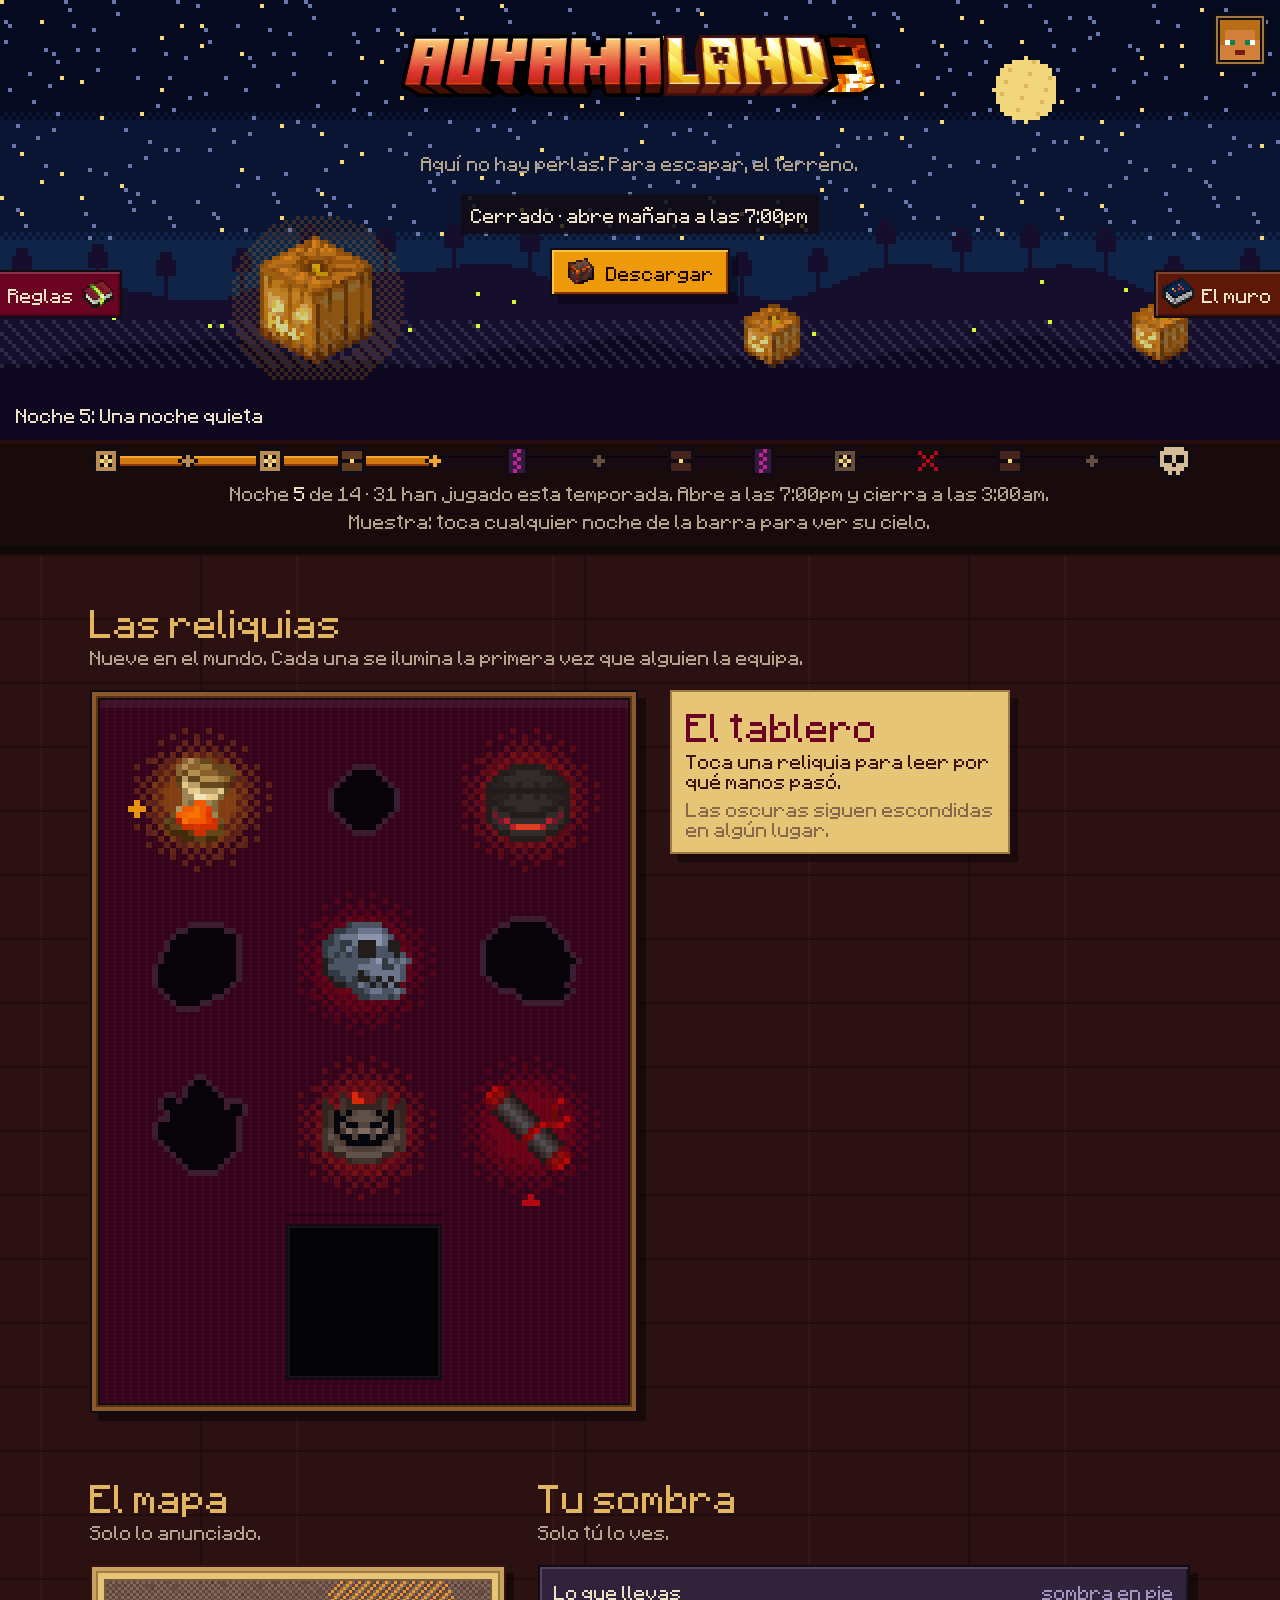
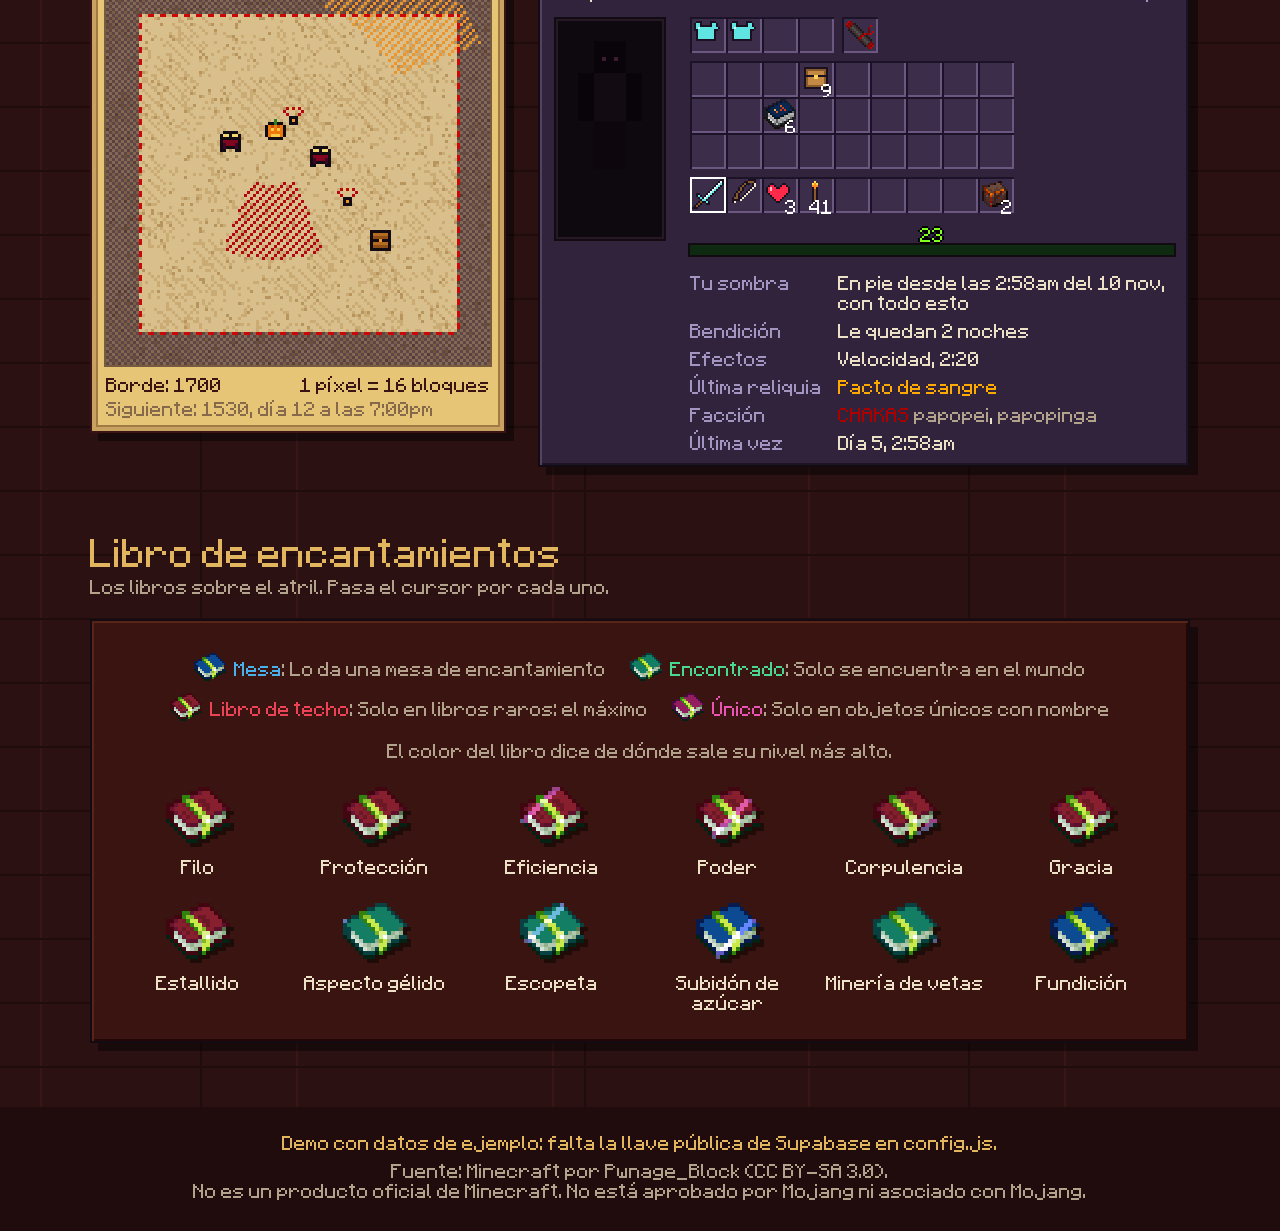
==== index.html @ dedda93d "Add files via upload" ====
<!doctype html>
<html lang="es">
<head>
<meta charset="utf-8">
<meta name="viewport" content="width=device-width, initial-scale=1">
<title>Auyamaland</title>
<link rel="icon" href="textures/item/pumpkin_small.png">
<link rel="stylesheet" href="theme.css">
<style>
/* Layout: a living night scene on top (logo, the server's state, the download button), the season bar on the table's
   edge, then one long dark table: the relic case, the map beside your shadow's chest, the enchanted books.
   Tabs stick out of the screen's sides: the wall on the right, the rules on the left (at the bottom on phones).
   Spacing uses only 4 8 16 24 32 48 64. Every colour is in theme.css. */
:root{--s1:4px;--s2:8px;--s3:16px;--s4:24px;--s5:32px;--s6:48px;--s7:64px;color-scheme:dark}
*{box-sizing:border-box}[hidden]{display:none!important}
html,body{background:var(--wood-lo)}
body{margin:0;color:var(--t1);font-family:MC,monospace;font-size:16px;line-height:20px;-webkit-font-smoothing:none;overflow-x:hidden}
a{color:inherit}
h2{font-weight:400;font-size:32px;line-height:36px;margin:0;color:var(--head)}
.sub{color:var(--t2);margin:var(--s2) 0 0}
:focus-visible{outline:2px solid var(--t1);outline-offset:2px}

/* hero: everything in normal flow, so nothing can overlap at any width */
.hero{position:relative;min-height:440px;display:flex;flex-direction:column;align-items:center;padding:var(--s4) var(--s3) var(--s3)}
#scene{position:absolute;inset:0;width:100%;height:100%;image-rendering:pixelated}
.logo{position:relative;display:block;width:min(480px,calc(100vw - 160px));height:auto;aspect-ratio:4/1;image-rendering:pixelated}
.subheader{position:relative;margin-top:var(--s2);color:var(--t2);text-align:center;max-width:480px}
.state{position:relative;margin-top:var(--s4);color:var(--t1);background:rgba(18,11,18,.8);padding:var(--s2);box-shadow:0 0 0 2px rgba(18,11,18,.8);text-align:center}
.state.open b{color:var(--ok);font-weight:400}
.state.down b{color:var(--error);font-weight:400}
.dlbtn{position:relative;margin-top:var(--s3);font:inherit;font-size:16px;color:var(--accent-text);background:var(--accent);border:0;padding:var(--s2) var(--s3);cursor:pointer;display:flex;gap:var(--s2);align-items:center;
  box-shadow:inset 0 0 0 2px var(--ink),inset 2px 2px 0 2px var(--accent-hi),inset -2px -2px 0 2px var(--accent-lo),8px 8px 0 rgba(0,0,0,.4)}
.dlbtn img{width:32px;height:32px;image-rendering:pixelated}
.dlbtn:hover{filter:brightness(1.1)}.dlbtn:active{transform:translateY(2px)}
.pfpwrap{position:absolute;right:var(--s3);top:var(--s3)}
.dayname{position:relative;align-self:flex-start;margin-top:auto;padding-top:var(--s4);color:var(--t1)}

/* the table's edge with the season */
.edge{background:var(--edge);padding:0 var(--s3) var(--s3);box-shadow:inset 0 4px 0 var(--edge-hi),inset 0 -8px 0 rgba(0,0,0,.35)}
.edge .in{max-width:1100px;margin:0 auto}
.hint{color:var(--t2);text-align:center;padding-bottom:var(--s2)}
.hint button{font:inherit;color:var(--t1);background:none;border:0;padding:0;text-decoration:underline;cursor:pointer}

/* the table */
.table{background:var(--wood);padding:var(--s6) var(--s3) var(--s7);
  background-image:linear-gradient(var(--wood-lo) 2px,transparent 2px),linear-gradient(90deg,var(--wood-hi) 2px,transparent 2px),linear-gradient(90deg,var(--wood-lo) 2px,transparent 2px);
  background-size:100% 64px,256px 64px,384px 128px;background-position:0 0,40px 0,200px 32px}
.wrap{max-width:1100px;margin:0 auto;display:flex;flex-direction:column;gap:var(--s7)}
.head{margin-bottom:var(--s4)}
.cols{display:grid;grid-template-columns:auto 1fr;gap:var(--s5);align-items:start}
.cols>*{min-width:0}
.empty{color:var(--t2)}

.vitrina{background:var(--case);padding:var(--s5);position:relative;--k-cell:120px;--k-gap:8px;justify-self:start;
  box-shadow:inset 0 0 0 2px var(--ink),inset 0 0 0 6px var(--case-frame),inset 0 0 0 8px var(--case-frame-lo),inset 0 0 0 10px var(--ink),8px 8px 0 rgba(0,0,0,.45);
  background-image:repeating-linear-gradient(0deg,rgba(0,0,0,.12) 0 2px,transparent 2px 4px),repeating-linear-gradient(90deg,rgba(255,255,255,.03) 0 2px,transparent 2px 8px)}
.vitrina::before{content:"";position:absolute;left:10px;right:10px;top:10px;height:8px;background:rgba(255,255,255,.06)}
.k-tenth{padding-top:var(--s2);border-top:2px solid rgba(0,0,0,.35)}
.case .k-ficha{max-width:340px}

.mapitem{background:var(--paper);padding:var(--s3);box-shadow:inset 0 0 0 2px var(--paper-ink),inset 0 0 0 6px var(--paper-lo),inset 0 0 0 8px var(--paper-edge),8px 8px 0 rgba(0,0,0,.45)}
.mapitem canvas{display:block;width:384px;height:384px;max-width:100%;height:auto;aspect-ratio:1;image-rendering:pixelated;box-shadow:0 0 0 2px #765b3f}
.mapcap{color:var(--paper-ink);margin-top:var(--s2);display:flex;justify-content:space-between;gap:var(--s3);flex-wrap:wrap}
.mapnext{color:var(--paper-soft);margin-top:var(--s1)}
.chestgui{background:var(--chest);padding:var(--s3);box-shadow:inset 0 0 0 2px var(--ink),inset 2px 2px 0 2px var(--chest-hi),inset -2px -2px 0 2px var(--chest-lo),8px 8px 0 rgba(0,0,0,.45)}
.chestgui.rotten{box-shadow:inset 0 0 0 2px var(--ink),inset 0 0 0 6px var(--rotten),inset 0 0 0 8px var(--ink),8px 8px 0 rgba(0,0,0,.45)}
.chestgui h3{font-weight:400;font-size:16px;color:var(--t1);margin:0 0 var(--s3);display:flex;justify-content:space-between;gap:var(--s3)}
.chestgui h3 small{font-size:16px;color:var(--lab)}
.chestgui .msg{color:var(--t2);margin:0 0 var(--s3)}
.lectern{background:var(--lectern);padding:var(--s5) var(--s4);box-shadow:inset 0 0 0 2px var(--ink),inset 2px 2px 0 2px var(--lectern-hi),inset -2px -2px 0 2px var(--lectern-lo),8px 8px 0 rgba(0,0,0,.45)}
.foot{text-align:center;color:var(--t2);padding:var(--s4) var(--s3) var(--s5)}
.foot a{color:var(--t1)}
.foot .demo{color:var(--head);margin-bottom:var(--s2)}

/* kit additions */
.k-xp i{display:none}
.k-kv .on{color:#55FF55}
.k-post .ph{cursor:zoom-in}
.k-photos{display:grid;grid-template-columns:repeat(2,minmax(0,1fr));gap:var(--s2);margin:var(--s1) 0 var(--s2);max-width:320px}
.k-photos img{width:100%;aspect-ratio:1;object-fit:cover;box-shadow:0 0 0 2px var(--page-ink)}
.k-photos.one{grid-template-columns:1fr}.k-photos.one img{aspect-ratio:auto}
.k-comments{margin-top:var(--s2);padding-left:var(--s3);box-shadow:inset 2px 0 0 var(--page-edge)}
.k-comment{margin:0 0 var(--s2)}
.k-comment .nm{color:var(--paper-title)}.k-comment .tm{color:#9a6c3b}
.k-del{color:var(--page-soft)}
.k-more{margin-top:var(--s3)}
.k-note{color:var(--page-soft);margin:var(--s2) 0 0}
.k-files{color:var(--page-soft);margin:0 0 var(--s3)}
.k-check{display:flex;gap:var(--s2);align-items:center;margin-bottom:var(--s3)}
.k-row{display:flex;gap:var(--s2);flex-wrap:wrap}
.k-rule h3{font-weight:400;color:var(--paper-title);margin:0 0 var(--s1)}
.k-rule p{margin:0 0 var(--s2)}
.k-rule{margin-bottom:var(--s3)}
.k-steps{padding-left:var(--s4);margin:var(--s3) 0}
.k-steps li{margin-bottom:var(--s2)}
.k-acc .who{display:flex;gap:var(--s3);align-items:center}
.k-acc .who h3{margin:0}
.k-acc b{font-weight:400;color:var(--paper-title)}
.k-btn[disabled]{opacity:.5;cursor:default}
body .k-btn[aria-pressed="true"]{background:var(--btn);color:var(--btn-text);box-shadow:inset 0 0 0 2px var(--ink),inset 2px 2px 0 2px var(--btn-hi),inset -2px -2px 0 2px var(--btn-lo)}
a.k-btn{display:inline-block;text-decoration:none}

@media (max-width:980px){.cols{grid-template-columns:1fr}.vitrina{--k-cell:96px;justify-self:center}.mapitem{justify-self:center;width:100%;max-width:416px}.case .k-ficha{max-width:none}}
@media (max-width:760px){
  .hero{min-height:400px}
  body .k-tabs.left,body .k-tabs.right{top:auto;bottom:var(--s3);flex-direction:row}
  body .k-tabs.left .k-tab,body .k-tabs.right .k-tab{transform:none;padding:var(--s2)}
  .subheader{display:none}
  body .k-pages{display:block;overflow:auto}
  body .k-pg{overflow:visible}
  body .k-pg+.k-pg{box-shadow:inset 0 2px 0 var(--page-edge)}
  body .k-rose{display:none}
}
@media (max-width:520px){.vitrina{--k-cell:78px;padding:var(--s3)}.lectern{padding:var(--s4) var(--s3)}.table{padding-top:var(--s5)}}
</style>
</head>
<body>
<header class="hero">
  <canvas id="scene" aria-hidden="true"></canvas>
  <img class="logo" src="logo.png" alt="Auyamaland 3" width="960" height="240">
  <div class="subheader" id="subheader"></div>
  <div class="state" id="state">Mirando el servidor…</div>
  <button class="dlbtn" id="dlbtn" type="button">Descargar</button>
  <div class="pfpwrap" id="pfp"></div>
  <div class="dayname" id="dayname"></div>
</header>
<div class="edge"><div class="in" id="season"></div><div class="hint" id="hint"></div></div>

<main class="table"><div class="wrap">
  <section aria-labelledby="h-rel">
    <div class="head"><h2 id="h-rel">Las reliquias</h2><p class="sub">Nueve en el mundo. Cada una se ilumina la primera vez que alguien la equipa.</p></div>
    <div class="cols case"><div class="vitrina" id="relics"></div>
      <div class="k-ficha" id="ficha"><h3>El tablero</h3><p>Toca una reliquia para leer por qué manos pasó.</p><p class="d">Las oscuras siguen escondidas en algún lugar.</p></div></div>
  </section>
  <section class="cols">
    <div><div class="head"><h2>El mapa</h2><p class="sub">Solo lo anunciado.</p></div>
      <div class="mapitem"><canvas id="map" width="128" height="128" aria-label="Mapa con lo anunciado"></canvas>
        <div class="mapcap"><span id="mapsize"></span><span id="mapscale"></span></div><div class="mapnext" id="mapnext"></div></div></div>
    <div><div class="head"><h2>Tu sombra</h2><p class="sub">Solo tú lo ves.</p></div><div class="chestgui" id="sombra"></div></div>
  </section>
  <section>
    <div class="head"><h2>Libro de encantamientos</h2><p class="sub">Los libros sobre el atril. Pasa el cursor por cada uno.</p></div>
    <div class="lectern" id="books"></div>
  </section>
</div></main>
<footer class="foot" id="foot"></footer>

<script src="config.js"></script>
<script src="textos.js"></script>
<script src="font.js"></script>
<script src="sprites.js"></script>
<script src="mcui.js"></script>
<script src="mcmap.js"></script>
<script src="kit.js"></script>
<script src="demo.js"></script>
<script src="app.js"></script>
<script src="tune.js"></script>
</body>
</html>
---- theme.css ----
/* Auyamaland: every colour on the site.
   Change a value here and reload. Or open the site with ?colores at the end of the address
   (auyamaland.../?colores) to pick colours live, then press "Copiar" and paste the result over this file.
   Only #rrggbb values. Lines starting with /* are notes. */
:root {
  /* text */
  --t1: #ece0c6;          /* main text (cream) */
  --t2: #b3a28c;          /* quiet text: subtitles, hints, footer */
  --head: #e2b65e;        /* section titles */
  --lab: #a395c2;         /* labels in Tu sombra */

  /* the one accent: download button, season fill, tonight's marker */
  --accent: #ed990a;
  --accent-hi: #f8c34e;
  --accent-lo: #893506;
  --accent-text: #1e0401;
  --fill: #cf7711;
  --fill-hi: #f2a62b;
  --fill-lo: #8f3806;
  --past: #b98c55;        /* nights already gone on the bar */

  /* the table */
  --ink: #120b12;         /* every dark outline */
  --wood: #2c1112;
  --wood-hi: #381615;
  --wood-lo: #210c0d;
  --edge: #190a0c;        /* the table's edge under the night scene */
  --edge-hi: #290d0e;

  /* relic display case */
  --case: #39021d;
  --case-frame: #8a5a2a;
  --case-frame-lo: #5a3216;
  --void: #040305;        /* the blacked-out tenth slot */

  /* chest window (Tu sombra) */
  --chest: #30233b;
  --chest-hi: #534264;
  --chest-lo: #1c1425;
  --slot: #3c2e4b;
  --slot-hi: #6b5780;
  --slot-lo: #1d1328;
  --rotten: #3e4a1c;      /* frame for a plague carrier's own page */

  /* lectern (enchanted books) */
  --lectern: #391410;
  --lectern-hi: #5a2318;
  --lectern-lo: #250606;

  /* paper: map, relic card, account panel */
  --paper: #e7c577;
  --paper-lo: #c8a261;
  --paper-edge: #a07943;
  --paper-ink: #3a1412;   /* text on paper */
  --paper-soft: #86694a;  /* quiet text on paper */
  --paper-title: #6b0423; /* titles on paper */

  /* the side books (wall, rules, download) */
  --cover: #4b120d;
  --cover-hi: #6c2b1b;
  --cover-lo: #2b0607;
  --page: #edcc73;
  --page-edge: #c79038;
  --page-ink: #4c120b;
  --page-soft: #7c4f22;
  --tab-wall: #5e1808;
  --tab-rules: #6b0423;
  --tab-download: #23572e;

  /* buttons on the books */
  --btn: #6b0423;
  --btn-hi: #991220;
  --btn-lo: #3d031f;
  --btn-text: #efe3c8;

  /* where an enchantment level comes from */
  --tier-table: #49b0ec;
  --tier-found: #4ad890;
  --tier-ceiling: #ed4357;
  --tier-commons: #ea55b4;

  --xp: #80ff20;
  --error: #e0645a;
  --ok: #5fdba9;
}
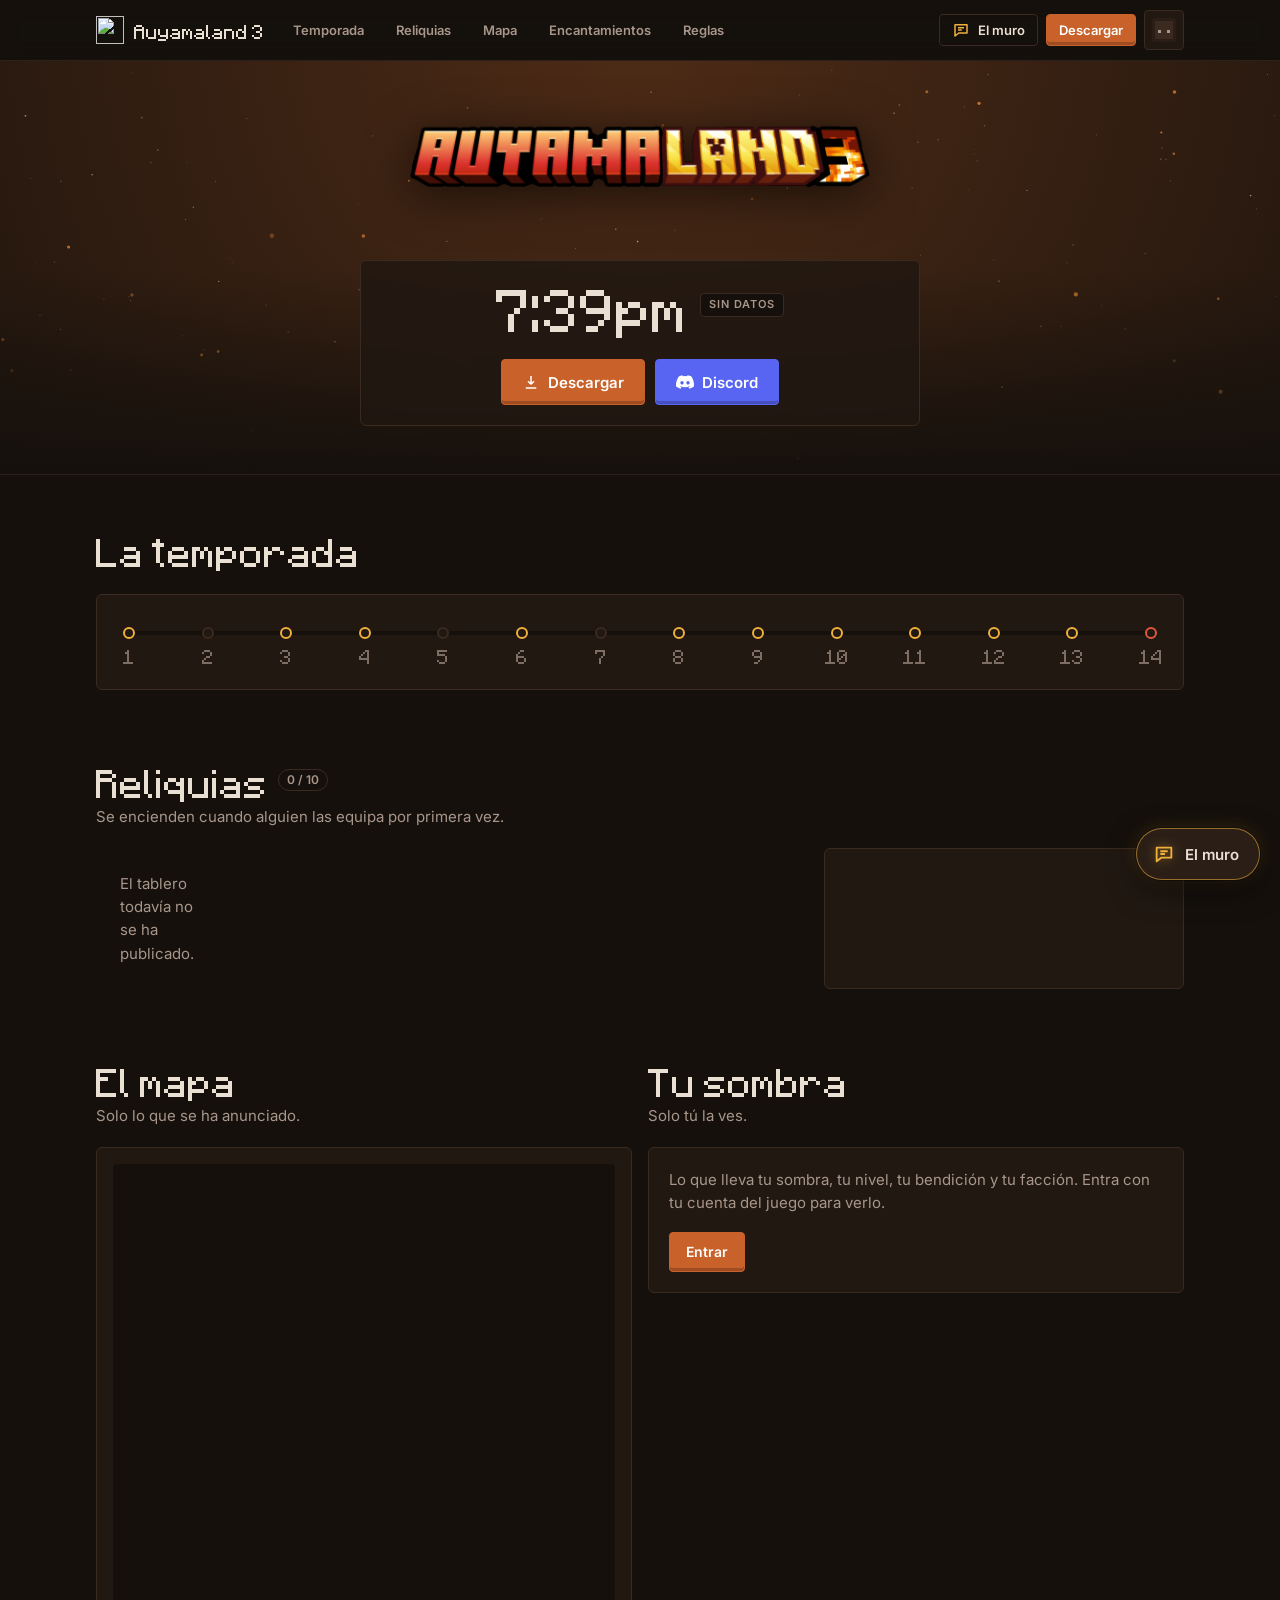
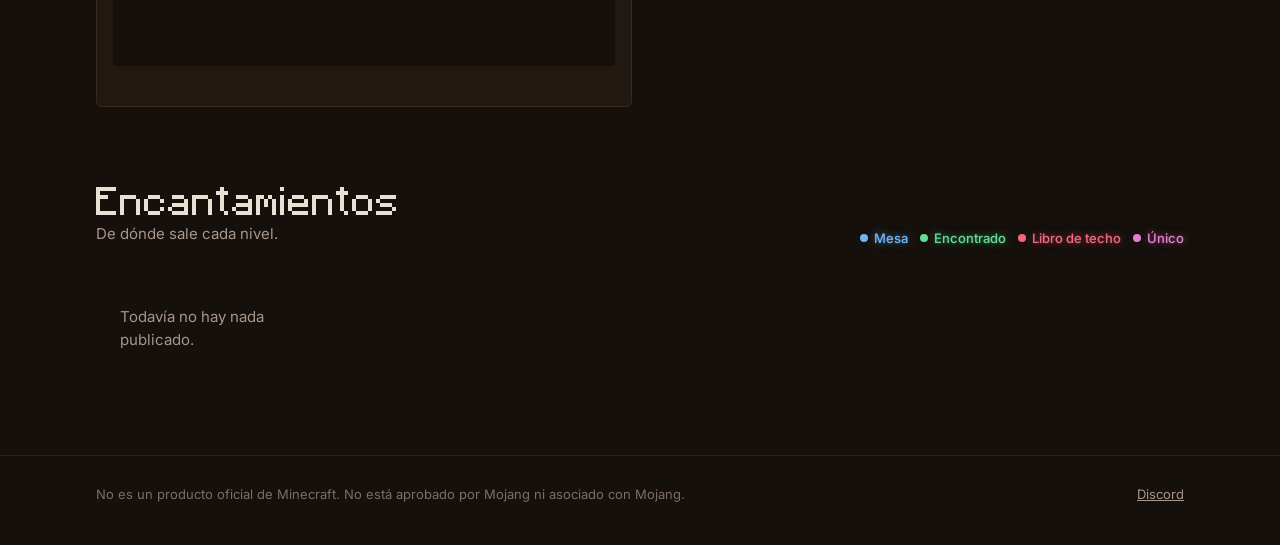
==== commit abb0a985: "Add files via upload" ====
--- a/index.html
+++ b/index.html
@@ -2,156 +2,120 @@
 <html lang="es">
 <head>
 <meta charset="utf-8">
-<meta name="viewport" content="width=device-width, initial-scale=1">
-<title>Auyamaland</title>
+<meta name="viewport" content="width=device-width, initial-scale=1, viewport-fit=cover">
+<title>Auyamaland 3</title>
+<meta name="claude:viewport-fit-sides" content="cover">
+<meta name="description" content="Catorce noches. Después, nada. El servidor, el tablero de reliquias, el mapa y tu sombra.">
+<meta name="theme-color" content="#15100c">
 <link rel="icon" href="textures/item/pumpkin_small.png">
+<link rel="preconnect" href="https://fonts.googleapis.com">
+<link rel="preconnect" href="https://fonts.gstatic.com" crossorigin>
+<link href="https://fonts.googleapis.com/css2?family=Inter:wght@400;500;600&display=swap" rel="stylesheet">
 <link rel="stylesheet" href="theme.css">
-<style>
-/* Layout: a living night scene on top (logo, the server's state, the download button), the season bar on the table's
-   edge, then one long dark table: the relic case, the map beside your shadow's chest, the enchanted books.
-   Tabs stick out of the screen's sides: the wall on the right, the rules on the left (at the bottom on phones).
-   Spacing uses only 4 8 16 24 32 48 64. Every colour is in theme.css. */
-:root{--s1:4px;--s2:8px;--s3:16px;--s4:24px;--s5:32px;--s6:48px;--s7:64px;color-scheme:dark}
-*{box-sizing:border-box}[hidden]{display:none!important}
-html,body{background:var(--wood-lo)}
-body{margin:0;color:var(--t1);font-family:MC,monospace;font-size:16px;line-height:20px;-webkit-font-smoothing:none;overflow-x:hidden}
-a{color:inherit}
-h2{font-weight:400;font-size:32px;line-height:36px;margin:0;color:var(--head)}
-.sub{color:var(--t2);margin:var(--s2) 0 0}
-:focus-visible{outline:2px solid var(--t1);outline-offset:2px}
-
-/* hero: everything in normal flow, so nothing can overlap at any width */
-.hero{position:relative;min-height:440px;display:flex;flex-direction:column;align-items:center;padding:var(--s4) var(--s3) var(--s3)}
-#scene{position:absolute;inset:0;width:100%;height:100%;image-rendering:pixelated}
-.logo{position:relative;display:block;width:min(480px,calc(100vw - 160px));height:auto;aspect-ratio:4/1;image-rendering:pixelated}
-.subheader{position:relative;margin-top:var(--s2);color:var(--t2);text-align:center;max-width:480px}
-.state{position:relative;margin-top:var(--s4);color:var(--t1);background:rgba(18,11,18,.8);padding:var(--s2);box-shadow:0 0 0 2px rgba(18,11,18,.8);text-align:center}
-.state.open b{color:var(--ok);font-weight:400}
-.state.down b{color:var(--error);font-weight:400}
-.dlbtn{position:relative;margin-top:var(--s3);font:inherit;font-size:16px;color:var(--accent-text);background:var(--accent);border:0;padding:var(--s2) var(--s3);cursor:pointer;display:flex;gap:var(--s2);align-items:center;
-  box-shadow:inset 0 0 0 2px var(--ink),inset 2px 2px 0 2px var(--accent-hi),inset -2px -2px 0 2px var(--accent-lo),8px 8px 0 rgba(0,0,0,.4)}
-.dlbtn img{width:32px;height:32px;image-rendering:pixelated}
-.dlbtn:hover{filter:brightness(1.1)}.dlbtn:active{transform:translateY(2px)}
-.pfpwrap{position:absolute;right:var(--s3);top:var(--s3)}
-.dayname{position:relative;align-self:flex-start;margin-top:auto;padding-top:var(--s4);color:var(--t1)}
-
-/* the table's edge with the season */
-.edge{background:var(--edge);padding:0 var(--s3) var(--s3);box-shadow:inset 0 4px 0 var(--edge-hi),inset 0 -8px 0 rgba(0,0,0,.35)}
-.edge .in{max-width:1100px;margin:0 auto}
-.hint{color:var(--t2);text-align:center;padding-bottom:var(--s2)}
-.hint button{font:inherit;color:var(--t1);background:none;border:0;padding:0;text-decoration:underline;cursor:pointer}
-
-/* the table */
-.table{background:var(--wood);padding:var(--s6) var(--s3) var(--s7);
-  background-image:linear-gradient(var(--wood-lo) 2px,transparent 2px),linear-gradient(90deg,var(--wood-hi) 2px,transparent 2px),linear-gradient(90deg,var(--wood-lo) 2px,transparent 2px);
-  background-size:100% 64px,256px 64px,384px 128px;background-position:0 0,40px 0,200px 32px}
-.wrap{max-width:1100px;margin:0 auto;display:flex;flex-direction:column;gap:var(--s7)}
-.head{margin-bottom:var(--s4)}
-.cols{display:grid;grid-template-columns:auto 1fr;gap:var(--s5);align-items:start}
-.cols>*{min-width:0}
-.empty{color:var(--t2)}
-
-.vitrina{background:var(--case);padding:var(--s5);position:relative;--k-cell:120px;--k-gap:8px;justify-self:start;
-  box-shadow:inset 0 0 0 2px var(--ink),inset 0 0 0 6px var(--case-frame),inset 0 0 0 8px var(--case-frame-lo),inset 0 0 0 10px var(--ink),8px 8px 0 rgba(0,0,0,.45);
-  background-image:repeating-linear-gradient(0deg,rgba(0,0,0,.12) 0 2px,transparent 2px 4px),repeating-linear-gradient(90deg,rgba(255,255,255,.03) 0 2px,transparent 2px 8px)}
-.vitrina::before{content:"";position:absolute;left:10px;right:10px;top:10px;height:8px;background:rgba(255,255,255,.06)}
-.k-tenth{padding-top:var(--s2);border-top:2px solid rgba(0,0,0,.35)}
-.case .k-ficha{max-width:340px}
-
-.mapitem{background:var(--paper);padding:var(--s3);box-shadow:inset 0 0 0 2px var(--paper-ink),inset 0 0 0 6px var(--paper-lo),inset 0 0 0 8px var(--paper-edge),8px 8px 0 rgba(0,0,0,.45)}
-.mapitem canvas{display:block;width:384px;height:384px;max-width:100%;height:auto;aspect-ratio:1;image-rendering:pixelated;box-shadow:0 0 0 2px #765b3f}
-.mapcap{color:var(--paper-ink);margin-top:var(--s2);display:flex;justify-content:space-between;gap:var(--s3);flex-wrap:wrap}
-.mapnext{color:var(--paper-soft);margin-top:var(--s1)}
-.chestgui{background:var(--chest);padding:var(--s3);box-shadow:inset 0 0 0 2px var(--ink),inset 2px 2px 0 2px var(--chest-hi),inset -2px -2px 0 2px var(--chest-lo),8px 8px 0 rgba(0,0,0,.45)}
-.chestgui.rotten{box-shadow:inset 0 0 0 2px var(--ink),inset 0 0 0 6px var(--rotten),inset 0 0 0 8px var(--ink),8px 8px 0 rgba(0,0,0,.45)}
-.chestgui h3{font-weight:400;font-size:16px;color:var(--t1);margin:0 0 var(--s3);display:flex;justify-content:space-between;gap:var(--s3)}
-.chestgui h3 small{font-size:16px;color:var(--lab)}
-.chestgui .msg{color:var(--t2);margin:0 0 var(--s3)}
-.lectern{background:var(--lectern);padding:var(--s5) var(--s4);box-shadow:inset 0 0 0 2px var(--ink),inset 2px 2px 0 2px var(--lectern-hi),inset -2px -2px 0 2px var(--lectern-lo),8px 8px 0 rgba(0,0,0,.45)}
-.foot{text-align:center;color:var(--t2);padding:var(--s4) var(--s3) var(--s5)}
-.foot a{color:var(--t1)}
-.foot .demo{color:var(--head);margin-bottom:var(--s2)}
-
-/* kit additions */
-.k-xp i{display:none}
-.k-kv .on{color:#55FF55}
-.k-post .ph{cursor:zoom-in}
-.k-photos{display:grid;grid-template-columns:repeat(2,minmax(0,1fr));gap:var(--s2);margin:var(--s1) 0 var(--s2);max-width:320px}
-.k-photos img{width:100%;aspect-ratio:1;object-fit:cover;box-shadow:0 0 0 2px var(--page-ink)}
-.k-photos.one{grid-template-columns:1fr}.k-photos.one img{aspect-ratio:auto}
-.k-comments{margin-top:var(--s2);padding-left:var(--s3);box-shadow:inset 2px 0 0 var(--page-edge)}
-.k-comment{margin:0 0 var(--s2)}
-.k-comment .nm{color:var(--paper-title)}.k-comment .tm{color:#9a6c3b}
-.k-del{color:var(--page-soft)}
-.k-more{margin-top:var(--s3)}
-.k-note{color:var(--page-soft);margin:var(--s2) 0 0}
-.k-files{color:var(--page-soft);margin:0 0 var(--s3)}
-.k-check{display:flex;gap:var(--s2);align-items:center;margin-bottom:var(--s3)}
-.k-row{display:flex;gap:var(--s2);flex-wrap:wrap}
-.k-rule h3{font-weight:400;color:var(--paper-title);margin:0 0 var(--s1)}
-.k-rule p{margin:0 0 var(--s2)}
-.k-rule{margin-bottom:var(--s3)}
-.k-steps{padding-left:var(--s4);margin:var(--s3) 0}
-.k-steps li{margin-bottom:var(--s2)}
-.k-acc .who{display:flex;gap:var(--s3);align-items:center}
-.k-acc .who h3{margin:0}
-.k-acc b{font-weight:400;color:var(--paper-title)}
-.k-btn[disabled]{opacity:.5;cursor:default}
-body .k-btn[aria-pressed="true"]{background:var(--btn);color:var(--btn-text);box-shadow:inset 0 0 0 2px var(--ink),inset 2px 2px 0 2px var(--btn-hi),inset -2px -2px 0 2px var(--btn-lo)}
-a.k-btn{display:inline-block;text-decoration:none}
-
-@media (max-width:980px){.cols{grid-template-columns:1fr}.vitrina{--k-cell:96px;justify-self:center}.mapitem{justify-self:center;width:100%;max-width:416px}.case .k-ficha{max-width:none}}
-@media (max-width:760px){
-  .hero{min-height:400px}
-  body .k-tabs.left,body .k-tabs.right{top:auto;bottom:var(--s3);flex-direction:row}
-  body .k-tabs.left .k-tab,body .k-tabs.right .k-tab{transform:none;padding:var(--s2)}
-  .subheader{display:none}
-  body .k-pages{display:block;overflow:auto}
-  body .k-pg{overflow:visible}
-  body .k-pg+.k-pg{box-shadow:inset 0 2px 0 var(--page-edge)}
-  body .k-rose{display:none}
-}
-@media (max-width:520px){.vitrina{--k-cell:78px;padding:var(--s3)}.lectern{padding:var(--s4) var(--s3)}.table{padding-top:var(--s5)}}
-</style>
+<link rel="stylesheet" href="style.css">
 </head>
 <body>
-<header class="hero">
-  <canvas id="scene" aria-hidden="true"></canvas>
-  <img class="logo" src="logo.png" alt="Auyamaland 3" width="960" height="240">
-  <div class="subheader" id="subheader"></div>
-  <div class="state" id="state">Mirando el servidor…</div>
-  <button class="dlbtn" id="dlbtn" type="button">Descargar</button>
-  <div class="pfpwrap" id="pfp"></div>
-  <div class="dayname" id="dayname"></div>
+<header class="bar">
+  <div class="wrap">
+    <a class="brand" href="#inicio"><img class="px" src="textures/item/pumpkin_small.png" alt=""><span>Auyamaland 3</span></a>
+    <nav class="nav" id="nav" aria-label="Secciones">
+      <a class="btn sm" href="#temporada">Temporada</a>
+      <a class="btn sm" href="#reliquias">Reliquias</a>
+      <a class="btn sm" href="#mapa">Mapa</a>
+      <a class="btn sm" href="#encantamientos">Encantamientos</a>
+      <button class="btn sm" type="button" data-open="reglas">Reglas</button>
+      <button class="btn sm only-menu" type="button" data-open="muro">El muro</button>
+    </nav>
+    <div class="right">
+      <button class="btn sm wall-btn" type="button" data-open="muro" data-tip="El muro|Lo que escriben los jugadores"><svg viewBox="0 0 24 24" fill="none" stroke="currentColor" stroke-width="2" stroke-linejoin="round" aria-hidden="true"><path d="M4 5h16v11H9l-5 4z"/><path d="M8 9h8M8 12h5"/></svg><span>El muro</span><b class="badge" hidden></b></button>
+      <button class="btn sm primary dl-small" type="button" data-open="jugar">Descargar</button>
+      <button class="avatar" type="button" id="avatar" aria-label="Tu cuenta"></button>
+      <button class="btn icon menu-btn" type="button" id="menu" aria-label="Menú" aria-expanded="false">
+        <svg viewBox="0 0 24 24" fill="none" stroke="currentColor" stroke-width="2"><path d="M4 7h16M4 12h16M4 17h16"/></svg></button>
+    </div>
+  </div>
 </header>
-<div class="edge"><div class="in" id="season"></div><div class="hint" id="hint"></div></div>
 
-<main class="table"><div class="wrap">
-  <section aria-labelledby="h-rel">
-    <div class="head"><h2 id="h-rel">Las reliquias</h2><p class="sub">Nueve en el mundo. Cada una se ilumina la primera vez que alguien la equipa.</p></div>
-    <div class="cols case"><div class="vitrina" id="relics"></div>
-      <div class="k-ficha" id="ficha"><h3>El tablero</h3><p>Toca una reliquia para leer por qué manos pasó.</p><p class="d">Las oscuras siguen escondidas en algún lugar.</p></div></div>
+<section class="hero" id="inicio">
+  <canvas class="sky" id="sky" aria-hidden="true"></canvas>
+  <div class="wrap">
+    <img class="logo" src="logo.png" alt="Auyamaland 3" width="960" height="240">
+    <div class="now-card">
+      <div class="now-row"><span class="clock" id="clock">--:--</span><span class="tag" id="state">…</span></div>
+      <div class="next" id="next"></div>
+      <div class="next-sub" id="nextsub"></div>
+      <div class="chips" id="chips"></div>
+      <div class="ctas">
+        <button class="btn primary" type="button" data-open="jugar">
+          <svg viewBox="0 0 24 24" fill="none" stroke="currentColor" stroke-width="2"><path d="M12 4v11m0 0-4-4m4 4 4-4M5 20h14"/></svg>Descargar</button>
+        <a class="btn discord" id="discord" href="unirse.html">
+          <svg viewBox="0 0 24 24" fill="currentColor" aria-hidden="true"><path d="M20.3 4.4A19.8 19.8 0 0 0 15.4 3l-.6 1.3a18.3 18.3 0 0 0-5.5 0L8.6 3a19.7 19.7 0 0 0-4.9 1.5C.6 9.1-.3 13.6.1 18.1a19.9 19.9 0 0 0 6 3l1.3-2a12.9 12.9 0 0 1-2-1l.5-.4a14.2 14.2 0 0 0 12.2 0l.5.4c-.6.4-1.3.7-2 1l1.3 2a19.8 19.8 0 0 0 6-3c.5-5.2-.8-9.7-3.6-13.7ZM8 15.3c-1.2 0-2.2-1.1-2.2-2.4S6.8 10.5 8 10.5s2.2 1.1 2.2 2.4-1 2.4-2.2 2.4Zm8 0c-1.2 0-2.2-1.1-2.2-2.4s1-2.4 2.2-2.4 2.2 1.1 2.2 2.4-1 2.4-2.2 2.4Z"/></svg>Discord</a>
+      </div>
+    </div>
+  </div>
+</section>
+
+<main>
+  <section id="temporada" class="wrap">
+    <div class="sec-head"><div class="t"><h2>La temporada</h2><p class="meta" id="season-meta"></p></div></div>
+    <div class="card season"><div class="track" id="track"><div class="rail"><i id="season-fill"></i></div></div></div>
   </section>
-  <section class="cols">
-    <div><div class="head"><h2>El mapa</h2><p class="sub">Solo lo anunciado.</p></div>
-      <div class="mapitem"><canvas id="map" width="128" height="128" aria-label="Mapa con lo anunciado"></canvas>
-        <div class="mapcap"><span id="mapsize"></span><span id="mapscale"></span></div><div class="mapnext" id="mapnext"></div></div></div>
-    <div><div class="head"><h2>Tu sombra</h2><p class="sub">Solo tú lo ves.</p></div><div class="chestgui" id="sombra"></div></div>
+
+  <section id="reliquias" class="wrap">
+    <div class="sec-head"><div class="t"><div class="row"><h2>Reliquias</h2><span class="count" id="relic-count">0 / 10</span></div><p class="muted">Se encienden cuando alguien las equipa por primera vez.</p></div></div>
+    <div class="relics">
+      <div class="relic-grid" id="relics"></div>
+      <div class="card ledger" id="ledger"></div>
+    </div>
   </section>
-  <section>
-    <div class="head"><h2>Libro de encantamientos</h2><p class="sub">Los libros sobre el atril. Pasa el cursor por cada uno.</p></div>
-    <div class="lectern" id="books"></div>
+
+  <section id="mapa" class="wrap">
+    <div class="pair">
+      <div>
+        <div class="sec-head"><div class="t"><h2>El mapa</h2><p class="muted">Solo lo que se ha anunciado.</p></div></div>
+        <div class="card mapcard">
+          <canvas id="map" width="128" height="128" aria-label="Mapa con lo anunciado"></canvas>
+          <div class="cap"><span class="meta" id="mapsize"></span><span class="meta" id="mapscale"></span></div>
+          <div class="faint" id="mapnext" style="font-size:13px"></div>
+        </div>
+      </div>
+      <div>
+        <div class="sec-head"><div class="t"><h2>Tu sombra</h2><p class="muted">Solo tú la ves.</p></div></div>
+        <div class="card shadow" id="sombra"></div>
+      </div>
+    </div>
   </section>
-</div></main>
-<footer class="foot" id="foot"></footer>
+
+  <section id="encantamientos" class="wrap">
+    <div class="sec-head">
+      <div class="t"><h2>Encantamientos</h2><p class="muted">De dónde sale cada nivel.</p></div>
+      <div class="tiers"><span style="color:var(--tier-table)"><i></i>Mesa</span><span style="color:var(--tier-found)"><i></i>Encontrado</span><span style="color:var(--tier-ceiling)"><i></i>Libro de techo</span><span style="color:var(--tier-commons)"><i></i>Único</span></div>
+    </div>
+    <div class="filters" id="filters" style="margin-bottom:16px"></div>
+    <div class="books" id="books"></div>
+  </section>
+</main>
+
+<footer><div class="wrap" id="foot"></div></footer>
+
+<button class="fab" type="button" data-open="muro" aria-label="Abrir el muro"><svg viewBox="0 0 24 24" fill="none" stroke="currentColor" stroke-width="2" stroke-linejoin="round" aria-hidden="true"><path d="M4 5h16v11H9l-5 4z"/><path d="M8 9h8M8 12h5"/></svg><span>El muro</span><b class="badge" hidden></b></button>
+<div class="scrim" id="scrim"></div>
+<aside class="drawer" id="drawer" aria-label="Panel" aria-hidden="true">
+  <div class="dh" id="dtabs">
+    <button class="btn sm" type="button" data-tab="muro">El muro</button>
+    <button class="btn sm" type="button" data-tab="reglas">Reglas</button>
+    <button class="btn sm" type="button" data-tab="jugar">Para jugar</button>
+    <button class="btn sm icon close" type="button" id="dclose" aria-label="Cerrar"><svg viewBox="0 0 24 24" fill="none" stroke="currentColor" stroke-width="2"><path d="M6 6l12 12M18 6 6 18"/></svg></button>
+  </div>
+  <div class="db" id="dbody"></div>
+</aside>
 
 <script src="config.js"></script>
 <script src="textos.js"></script>
 <script src="font.js"></script>
 <script src="sprites.js"></script>
-<script src="mcui.js"></script>
 <script src="mcmap.js"></script>
-<script src="kit.js"></script>
+<script src="ui.js"></script>
 <script src="demo.js"></script>
 <script src="app.js"></script>
 <script src="tune.js"></script>
--- a/theme.css
+++ b/theme.css
@@ -1,85 +1,31 @@
-/* Auyamaland: every colour on the site.
-   Change a value here and reload. Or open the site with ?colores at the end of the address
-   (auyamaland.../?colores) to pick colours live, then press "Copiar" and paste the result over this file.
-   Only #rrggbb values. Lines starting with /* are notes. */
+/* Auyamaland: every colour on the site, the same family as the Discord invite page.
+   Change a value here and reload. Or type the word colores anywhere on the page (outside a text box) to pick them live,
+   then press "Copiar theme.css" and paste the result over this file. Only #rrggbb values. */
 :root {
+  /* surfaces */
+  --bg: #15100c;          /* the page */
+  --panel: #211812;       /* cards */
+  --panel-2: #2a1e16;     /* raised: hover, inputs, inventory slots */
+  --edge: #3a2a1f;        /* card borders */
+  --edge-soft: #2c2018;   /* dividers inside cards */
+
   /* text */
-  --t1: #ece0c6;          /* main text (cream) */
-  --t2: #b3a28c;          /* quiet text: subtitles, hints, footer */
-  --head: #e2b65e;        /* section titles */
-  --lab: #a395c2;         /* labels in Tu sombra */
+  --text: #eadfd3;        /* main text */
+  --muted: #a8968a;       /* secondary text */
+  --faint: #7d6d62;       /* small print */
 
-  /* the one accent: download button, season fill, tonight's marker */
-  --accent: #ed990a;
-  --accent-hi: #f8c34e;
-  --accent-lo: #893506;
-  --accent-text: #1e0401;
-  --fill: #cf7711;
-  --fill-hi: #f2a62b;
-  --fill-lo: #8f3806;
-  --past: #b98c55;        /* nights already gone on the bar */
-
-  /* the table */
-  --ink: #120b12;         /* every dark outline */
-  --wood: #2c1112;
-  --wood-hi: #381615;
-  --wood-lo: #210c0d;
-  --edge: #190a0c;        /* the table's edge under the night scene */
-  --edge-hi: #290d0e;
-
-  /* relic display case */
-  --case: #39021d;
-  --case-frame: #8a5a2a;
-  --case-frame-lo: #5a3216;
-  --void: #040305;        /* the blacked-out tenth slot */
-
-  /* chest window (Tu sombra) */
-  --chest: #30233b;
-  --chest-hi: #534264;
-  --chest-lo: #1c1425;
-  --slot: #3c2e4b;
-  --slot-hi: #6b5780;
-  --slot-lo: #1d1328;
-  --rotten: #3e4a1c;      /* frame for a plague carrier's own page */
-
-  /* lectern (enchanted books) */
-  --lectern: #391410;
-  --lectern-hi: #5a2318;
-  --lectern-lo: #250606;
-
-  /* paper: map, relic card, account panel */
-  --paper: #e7c577;
-  --paper-lo: #c8a261;
-  --paper-edge: #a07943;
-  --paper-ink: #3a1412;   /* text on paper */
-  --paper-soft: #86694a;  /* quiet text on paper */
-  --paper-title: #6b0423; /* titles on paper */
-
-  /* the side books (wall, rules, download) */
-  --cover: #4b120d;
-  --cover-hi: #6c2b1b;
-  --cover-lo: #2b0607;
-  --page: #edcc73;
-  --page-edge: #c79038;
-  --page-ink: #4c120b;
-  --page-soft: #7c4f22;
-  --tab-wall: #5e1808;
-  --tab-rules: #6b0423;
-  --tab-download: #23572e;
-
-  /* buttons on the books */
-  --btn: #6b0423;
-  --btn-hi: #991220;
-  --btn-lo: #3d031f;
-  --btn-text: #efe3c8;
+  /* accents */
+  --pumpkin: #c9622a;     /* main buttons, tonight, links */
+  --pumpkin-hi: #d8763a;  /* main buttons on hover */
+  --gold: #f0b03c;        /* highlighted text: countdowns, relic names, tags */
+  --blood: #e0573f;       /* errors, the last night */
+  --discord: #5865f2;     /* the Discord button */
+  --ok: #8fd36a;          /* open, online */
+  --xp: #a6f04a;          /* experience level */
 
   /* where an enchantment level comes from */
-  --tier-table: #49b0ec;
-  --tier-found: #4ad890;
-  --tier-ceiling: #ed4357;
-  --tier-commons: #ea55b4;
-
-  --xp: #80ff20;
-  --error: #e0645a;
-  --ok: #5fdba9;
+  --tier-table: #6fb6f5;
+  --tier-found: #62dd95;
+  --tier-ceiling: #f2677f;
+  --tier-commons: #e57ed0;
 }
--- a/style.css
+++ b/style.css
@@ -0,0 +1,343 @@
+/* Auyamaland: layout and components. Colours come from theme.css.
+   Concept: the Discord invite page grown into a site. Dark warm ground, flat cards with a thin warm border,
+   Pixelify Sans for names, numbers and small tags, Inter for everything you read. One solid pumpkin button per view. */
+:root {
+  /* the Minecraft pixel font (font.js) only at 16, 24, 32 or 48px, where its pixels land on whole screen pixels */
+  --font-display: "MC", "Inter", system-ui, sans-serif;
+  --font-body: "Inter", system-ui, -apple-system, "Segoe UI", sans-serif;
+  --r: 6px;           /* cards */
+  --r-sm: 4px;        /* buttons, inputs, tags */
+  --wrap: 1120px;
+  --gutter-l: max(16px, env(safe-area-inset-left, 0px));
+  --gutter-r: max(16px, env(safe-area-inset-right, 0px));
+  color-scheme: dark;
+}
+* { box-sizing: border-box; }
+[hidden] { display: none !important; }
+html { background: var(--bg); scroll-behavior: smooth; }
+body {
+  margin: 0; min-height: 100%; color: var(--text); background: var(--bg);
+  font: 400 15px/1.55 var(--font-body); -webkit-font-smoothing: antialiased; overflow-x: hidden;
+}
+a { color: inherit; }
+/* highlighted text glows softly in its own colour */
+.glow, .next .in, .tag.gold, .tag.ok, .tag.bad, .lv span, .tiers span, .tip b, .pt.now span {
+  text-shadow: 0 0 10px color-mix(in srgb, currentColor 50%, transparent), 0 0 2px color-mix(in srgb, currentColor 35%, transparent);
+}
+img.px, canvas.px { image-rendering: pixelated; }
+h1, h2, h3 { margin: 0; text-wrap: balance; }
+h2 { font: 400 32px/1.15 var(--font-display); -webkit-font-smoothing: none; }
+h3 { font: 600 17px/1.3 var(--font-body); }
+.px-font { font-family: var(--font-display); font-weight: 400; -webkit-font-smoothing: none; }
+p { margin: 0; }
+:focus-visible { outline: 2px solid var(--gold); outline-offset: 2px; }
+.wrap { width: 100%; max-width: var(--wrap); margin: 0 auto; padding-left: var(--gutter-l); padding-right: var(--gutter-r); }
+.muted { color: var(--muted); }
+.faint { color: var(--faint); }
+
+/* ---------- buttons, tags, inputs ---------- */
+.btn {
+  display: inline-flex; align-items: center; justify-content: center; gap: 8px; min-height: 40px;
+  padding: 0 16px; border: 1px solid var(--edge); border-radius: var(--r-sm); background: transparent; color: var(--text);
+  font: 600 14px/1 var(--font-body); text-decoration: none; cursor: pointer; white-space: nowrap; transition: background .15s, border-color .15s, filter .15s;
+}
+.btn:hover { background: var(--panel-2); border-color: #4a3628; }
+.btn:active { transform: translateY(1px); }
+.btn.primary { background: var(--pumpkin); border-color: var(--pumpkin); color: #fff; box-shadow: inset 0 -3px 0 rgba(0,0,0,.22); }
+.btn.primary:hover { background: var(--pumpkin-hi); border-color: var(--pumpkin-hi); }
+.btn.discord { background: var(--discord); border-color: var(--discord); color: #fff; box-shadow: inset 0 -3px 0 rgba(0,0,0,.22); }
+.btn.discord:hover { filter: brightness(1.08); }
+.btn.sm { min-height: 32px; padding: 0 12px; font-size: 13px; }
+.btn.icon { width: 40px; padding: 0; }
+.btn[disabled] { opacity: .5; cursor: default; }
+.btn svg, .btn img { width: 18px; height: 18px; flex: none; }
+.btn[aria-pressed="true"] { background: var(--text); border-color: var(--text); color: var(--bg); }
+.tag {
+  display: inline-flex; align-items: center; gap: 6px; padding: 3px 8px; border: 1px solid var(--edge); border-radius: var(--r-sm);
+  font: 600 11px/1.4 var(--font-body); letter-spacing: .8px; text-transform: uppercase; color: var(--muted); background: var(--bg);
+}
+.tag.gold { color: var(--gold); border-color: color-mix(in srgb, var(--gold) 40%, transparent); }
+.tag.ok { color: var(--ok); border-color: color-mix(in srgb, var(--ok) 45%, transparent); }
+.tag.bad { color: var(--blood); border-color: color-mix(in srgb, var(--blood) 45%, transparent); }
+.count { font: 600 12px/1 var(--font-body); color: var(--muted); border: 1px solid var(--edge); border-radius: 999px; padding: 4px 8px; }
+.meta { font: 500 13px/1.4 var(--font-body); color: var(--muted); font-variant-numeric: tabular-nums; }
+input[type=text], input[type=password], input:not([type]), textarea {
+  width: 100%; font: 400 15px/1.4 var(--font-body); color: var(--text); background: var(--bg);
+  border: 1px solid var(--edge); border-radius: var(--r-sm); padding: 10px 12px; resize: vertical;
+}
+input:focus, textarea:focus { outline: none; border-color: var(--gold); }
+label.field { display: grid; gap: 6px; font-size: 13px; color: var(--muted); }
+.check { display: inline-flex; align-items: center; gap: 8px; font-size: 14px; color: var(--muted); cursor: pointer; }
+.check input { accent-color: var(--pumpkin); width: 16px; height: 16px; }
+.msg { font-size: 14px; color: var(--muted); }
+.msg:empty { display: none; }
+.msg.bad { color: #e9b3a7; }
+
+/* ---------- top bar ---------- */
+.bar { position: sticky; top: env(safe-area-inset-top, 0px); z-index: 50; background: rgba(21,16,12,.88); backdrop-filter: blur(10px); border-bottom: 1px solid var(--edge-soft); }
+.bar .wrap { display: flex; align-items: center; gap: 8px; height: 60px; }
+.brand { display: inline-flex; align-items: center; gap: 10px; text-decoration: none; margin-right: 8px; flex: none; }
+.brand img { width: 28px; height: 28px; }
+.brand span { font: 400 16px/1 var(--font-display); -webkit-font-smoothing: none; }
+.nav { display: flex; gap: 6px; flex: 1; min-width: 0; }
+.nav .btn { border-color: transparent; color: var(--muted); }
+.nav .btn:hover { color: var(--text); border-color: var(--edge); background: transparent; }
+.nav .btn.on { color: var(--text); border-color: var(--edge); background: var(--panel); }
+.bar .right { display: flex; gap: 8px; align-items: center; margin-left: auto; }
+.avatar { width: 40px; height: 40px; border: 1px solid var(--edge); border-radius: var(--r-sm); background: var(--panel); display: grid; place-items: center; cursor: pointer; padding: 0; }
+.avatar canvas { width: 24px; height: 24px; image-rendering: pixelated; border-radius: 2px; }
+.menu-btn { display: none; }
+.only-menu { display: none !important; }
+.nav.open .only-menu { display: inline-flex !important; }
+.wall-btn { position: relative; color: var(--text); border-color: var(--edge); }
+.wall-btn svg { color: var(--gold); }
+/* the wall, always one tap away */
+.fab {
+  position: fixed; z-index: 45; right: max(20px, calc(env(safe-area-inset-right, 0px) + 16px)); bottom: max(20px, calc(env(safe-area-inset-bottom, 0px) + 16px));
+  display: inline-flex; align-items: center; gap: 10px; height: 52px; padding: 0 20px 0 16px; border: 1px solid color-mix(in srgb, var(--gold) 55%, transparent); border-radius: 999px;
+  background: var(--panel-2); color: var(--text); font: 600 15px/1 var(--font-body); cursor: pointer;
+  box-shadow: 0 10px 30px rgba(0,0,0,.55), 0 0 0 1px rgba(0,0,0,.4), 0 0 18px color-mix(in srgb, var(--gold) 18%, transparent); transition: transform .15s, border-color .15s;
+}
+.fab svg { width: 22px; height: 22px; color: var(--gold); filter: drop-shadow(0 0 6px color-mix(in srgb, var(--gold) 55%, transparent)); }
+.fab:hover { transform: translateY(-2px); border-color: var(--gold); }
+.badge { position: absolute; top: -6px; right: -6px; min-width: 20px; height: 20px; padding: 0 6px; border-radius: 999px; background: var(--blood); color: #fff;
+  font: 700 11px/20px var(--font-body); text-align: center; box-shadow: 0 0 0 2px var(--bg), 0 0 10px color-mix(in srgb, var(--blood) 60%, transparent); }
+.drawer-on .fab { opacity: 0; pointer-events: none; }
+
+/* ---------- hero ---------- */
+.hero { position: relative; overflow: hidden; border-bottom: 1px solid var(--edge-soft); }
+.hero canvas.sky { position: absolute; inset: 0; width: 100%; height: 100%; }
+.hero::after { content: ""; position: absolute; inset: 0; pointer-events: none; background: linear-gradient(to bottom, rgba(21,16,12,0) 50%, var(--bg) 100%); }
+.hero .wrap { position: relative; z-index: 1; padding-block: 56px 48px; display: grid; justify-items: center; gap: 28px; text-align: center; }
+.hero .logo { width: min(460px, 100%); height: auto; filter: drop-shadow(0 8px 24px rgba(0,0,0,.6)); }
+.now-card { width: min(560px, 100%); background: rgba(33,24,18,.86); border: 1px solid var(--edge); border-radius: var(--r); padding: 20px 24px; display: grid; gap: 6px; backdrop-filter: blur(4px); }
+.now-row { display: flex; align-items: center; justify-content: center; gap: 12px; flex-wrap: wrap; }
+.clock { font: 400 48px/1 var(--font-display); -webkit-font-smoothing: none; }
+.clock.live { color: #f6e3a1; text-shadow: 0 0 14px color-mix(in srgb, var(--gold) 45%, transparent); }
+.next { font: 600 16px/1.4 var(--font-body); color: var(--text); margin-top: 6px; }
+.next .in { color: var(--gold); white-space: nowrap; }
+.next, .next-sub { text-wrap: balance; }
+.next-sub { color: var(--muted); font-size: 14px; }
+.chips { display: flex; gap: 6px; justify-content: center; flex-wrap: wrap; margin-top: 4px; }
+.chips:empty { display: none; }
+.chip { font-size: 13px; color: var(--text); background: var(--bg); border: 1px solid var(--edge); border-radius: 999px; padding: 3px 10px; white-space: nowrap; }
+.next-sub:empty { display: none; }
+.ctas { display: flex; gap: 10px; justify-content: center; flex-wrap: wrap; margin-top: 12px; }
+.ctas .btn { min-height: 46px; padding: 0 20px; font-size: 15px; }
+
+/* ---------- sections ---------- */
+main { display: grid; gap: 72px; padding-block: 56px 80px; }
+.sec-head { display: flex; align-items: flex-end; justify-content: space-between; gap: 16px; flex-wrap: wrap; margin-bottom: 20px; }
+.sec-head .t { display: grid; gap: 6px; }
+.sec-head .t .row { display: flex; align-items: center; gap: 10px; }
+.card { background: var(--panel); border: 1px solid var(--edge); border-radius: var(--r); }
+.empty { color: var(--muted); padding: 24px; }
+
+/* season: one rail, a point per night */
+.season { padding: 28px 32px 22px; }
+.track { position: relative; height: 44px; }
+.rail { position: absolute; left: 0; right: 0; top: 8px; height: 4px; background: var(--bg); border-radius: 2px; }
+.rail i { position: absolute; inset: 0 auto 0 0; background: var(--pumpkin); border-radius: 2px; }
+.pt { position: absolute; top: 0; transform: translateX(-50%); display: grid; justify-items: center; gap: 8px; cursor: default; outline: none; padding: 0 4px; }
+.pt i { width: 12px; height: 12px; margin-top: 4px; border-radius: 50%; background: var(--panel); border: 2px solid var(--edge); transition: transform .12s; }
+.pt span { font: 400 16px/1 var(--font-display); color: var(--faint); -webkit-font-smoothing: none; }
+.pt.ev i { border-color: var(--gold); }
+.pt.last i { border-color: var(--blood); }
+.pt.past i { background: var(--pumpkin); border-color: var(--pumpkin); }
+.pt.past span { color: var(--muted); }
+.pt.now i { width: 20px; height: 20px; margin: -2px 0; background: var(--pumpkin-hi); border-color: var(--text); }
+.pt.now span { color: var(--text); }
+.pt:hover i, .pt:focus-visible i { transform: scale(1.3); }
+.pt:focus-visible span { color: var(--gold); }
+
+/* relics */
+.relics { display: grid; grid-template-columns: minmax(0, 1fr) 360px; gap: 16px; align-items: start; }
+.relic-grid { display: grid; grid-template-columns: repeat(5, minmax(0, 1fr)); gap: 12px; align-content: start; }
+.relic {
+  position: relative; display: grid; justify-items: center; gap: 10px; padding: 18px 8px 14px; min-width: 0;
+  background: var(--panel); border: 1px solid var(--edge); border-radius: var(--r); cursor: pointer; color: inherit; font: inherit; text-align: center;
+  transition: border-color .15s, transform .15s, box-shadow .2s;
+}
+.relic .art { width: 64px; height: 64px; display: grid; place-items: center; position: relative; }
+.relic .art::before { content: ""; position: absolute; inset: -10px; border-radius: 50%; background: radial-gradient(circle, var(--glow, transparent) 0%, transparent 65%); opacity: .45; transition: opacity .2s; }
+.relic .art canvas, .relic .art img { position: relative; width: 64px; height: 64px; image-rendering: pixelated; }
+.relic .nm { font: 600 14px/1.25 var(--font-body); max-width: 100%; overflow: hidden; text-overflow: ellipsis; white-space: nowrap; }
+.relic .who { font: 500 12px/1.2 var(--font-body); color: var(--muted); max-width: 100%; overflow: hidden; text-overflow: ellipsis; white-space: nowrap; }
+.relic.found:hover, .relic.sel { border-color: var(--gold); transform: translateY(-2px); }
+.relic.found:hover .art::before, .relic.sel .art::before { opacity: .9; }
+.relic.hidden-r { cursor: default; background: var(--bg); border-style: dashed; }
+.relic.hidden-r .nm { color: var(--faint); font-weight: 500; }
+.ledger { display: flex; flex-direction: column; min-height: 0; overflow: hidden; height: var(--h, auto); }
+.ledger .head { padding: 16px 18px 12px; border-bottom: 1px solid var(--edge-soft); display: flex; justify-content: space-between; align-items: center; gap: 8px; min-height: 58px; }
+.ledger .head h3 { overflow: hidden; text-overflow: ellipsis; white-space: nowrap; }
+.ledger ol { list-style: none; margin: 0; padding: 4px 18px 12px; overflow: auto; flex: 1; }
+.ledger li { display: grid; gap: 2px; padding: 10px 0; border-bottom: 1px solid var(--edge-soft); }
+.ledger li:last-child { border-bottom: 0; }
+.ledger li .meta { font-size: 12px; }
+.ledger .none { color: var(--muted); padding: 16px 0; border: 0; }
+
+/* map + shadow */
+.pair { display: grid; grid-template-columns: minmax(0, 1fr) minmax(0, 1fr); gap: 16px; align-items: start; }
+.mapcard { padding: 16px; display: grid; gap: 12px; }
+.mapcard canvas { display: block; width: 100%; height: auto; aspect-ratio: 1; max-width: 100%; image-rendering: pixelated; border-radius: var(--r-sm); background: var(--bg); }
+.mapcard .cap { display: flex; justify-content: space-between; gap: 12px; flex-wrap: wrap; }
+.legend { display: flex; gap: 14px; flex-wrap: wrap; font-size: 13px; color: var(--muted); }
+.legend span { display: inline-flex; align-items: center; gap: 6px; }
+.legend i { width: 10px; height: 10px; border-radius: 2px; display: inline-block; }
+.shadow { padding: 20px; display: grid; gap: 18px; }
+.shadow .top { display: flex; align-items: center; gap: 14px; }
+.shadow .top canvas { width: 48px; height: 48px; image-rendering: pixelated; border-radius: var(--r-sm); border: 1px solid var(--edge); }
+.shadow .top .who { display: grid; gap: 4px; min-width: 0; }
+.stats { display: grid; grid-template-columns: repeat(2, minmax(0, 1fr)); gap: 1px; background: var(--edge-soft); border: 1px solid var(--edge-soft); border-radius: var(--r-sm); overflow: hidden; }
+.stats div { background: var(--panel); padding: 10px 12px; display: grid; gap: 2px; min-width: 0; }
+.stats dt { font-size: 12px; color: var(--faint); }
+.stats dd { margin: 0; font-size: 14px; overflow-wrap: anywhere; }
+.inv { display: grid; gap: 4px; }
+.inv .lab { font-size: 12px; color: var(--faint); margin-top: 8px; }
+.inv .lab:first-child { margin-top: 0; }
+.gear { display: grid; gap: 4px; padding: 10px; margin: 0 -10px 4px; background: var(--panel-2); border-radius: var(--r-sm); }
+.gslots { display: grid; grid-template-columns: repeat(9, minmax(0, 1fr)); gap: 4px; }
+.gslots .sep { grid-column: span 1; }
+.slot.eq { background: #120d0a; border-color: var(--edge); }
+.slot img.ghost { opacity: .35; }
+.inv .hot { margin-top: 8px; }
+.inv .row { display: grid; grid-template-columns: repeat(9, minmax(0, 1fr)); gap: 4px; }
+.slot { position: relative; aspect-ratio: 1; min-width: 0; background: var(--bg); border: 1px solid var(--edge-soft); border-radius: 3px; display: grid; place-items: center; }
+.slot img { width: 70%; height: 70%; image-rendering: pixelated; object-fit: cover; object-position: top; }
+.slot .n { position: absolute; right: 3px; bottom: 1px; font: 400 16px/1 var(--font-display); color: #fff; text-shadow: 2px 2px 0 #3f3f3f; -webkit-font-smoothing: none; }
+.slot.sel { border-color: var(--muted); }
+.slot.filled:hover { border-color: var(--gold); }
+.shadow.rotten { border-color: #4f5a22; box-shadow: inset 0 0 0 1px #4f5a22; }
+
+/* enchantments */
+.filters { display: flex; gap: 6px; flex-wrap: wrap; }
+.books { display: grid; grid-template-columns: repeat(auto-fill, minmax(250px, 1fr)); gap: 12px; }
+.book { padding: 16px; display: grid; grid-template-columns: 32px minmax(0, 1fr); gap: 4px 12px; align-content: start; }
+.book img { width: 32px; height: 32px; image-rendering: pixelated; grid-row: span 2; }
+.book h3 { font: 600 15px/1.3 var(--font-body); align-self: center; }
+.book p { grid-column: 2; color: var(--muted); font-size: 14px; }
+.lv { grid-column: 2; display: flex; gap: 4px; flex-wrap: wrap; margin-top: 6px; }
+.lv span { font: 600 12px/1 var(--font-body); padding: 5px 7px; border-radius: 3px; border: 1px solid currentColor; cursor: default; }
+.lv span:hover, .lv span:focus-visible { background: var(--bg); outline: none; }
+.tiers { display: flex; gap: 12px; flex-wrap: wrap; font: 500 13px/1 var(--font-body); }
+.tiers span { display: inline-flex; gap: 6px; align-items: center; }
+.tiers i { width: 8px; height: 8px; border-radius: 50%; display: inline-block; background: currentColor; }
+
+/* ---------- drawer (wall, rules, download) ---------- */
+.scrim { position: fixed; inset: 0; z-index: 60; background: rgba(8,6,4,.6); opacity: 0; pointer-events: none; transition: opacity .2s; }
+.scrim.on { opacity: 1; pointer-events: auto; }
+.drawer {
+  position: fixed; z-index: 61; top: 0; right: 0; bottom: 0; width: min(560px, 100vw); background: var(--bg); border-left: 1px solid var(--edge);
+  transform: translateX(100%); transition: transform .25s ease; display: flex; flex-direction: column;
+  padding-top: env(safe-area-inset-top, 0px); padding-bottom: env(safe-area-inset-bottom, 0px); padding-right: env(safe-area-inset-right, 0px);
+}
+.drawer.on { transform: none; }
+.drawer .dh { display: flex; align-items: center; gap: 6px; padding: 12px 16px; border-bottom: 1px solid var(--edge-soft); }
+.drawer .dh .close { margin-left: auto; }
+.drawer .db { flex: 1; overflow: auto; padding: 20px 20px 32px; display: grid; gap: 16px; align-content: start; }
+.composer { padding: 16px; display: grid; gap: 12px; }
+.composer .who { display: flex; align-items: center; gap: 10px; font-weight: 600; }
+.composer .who canvas { width: 28px; height: 28px; image-rendering: pixelated; border-radius: 3px; }
+.composer .acts { display: flex; gap: 8px; align-items: center; flex-wrap: wrap; }
+.composer .acts .grow { flex: 1; }
+.post { padding: 16px; display: grid; grid-template-columns: 36px minmax(0, 1fr); gap: 12px; }
+.post > canvas { width: 36px; height: 36px; image-rendering: pixelated; border-radius: 4px; }
+.post .hd { display: flex; gap: 8px; align-items: baseline; flex-wrap: wrap; }
+.post .hd b { font-weight: 600; }
+.post .hd .you { color: var(--faint); font-size: 13px; }
+.post .body { margin-top: 4px; white-space: pre-wrap; overflow-wrap: anywhere; }
+.photos { display: grid; grid-template-columns: repeat(2, minmax(0, 1fr)); gap: 6px; margin-top: 10px; }
+.photos.one { grid-template-columns: 1fr; }
+.photos img { width: 100%; aspect-ratio: 4/3; object-fit: cover; border-radius: var(--r-sm); border: 1px solid var(--edge-soft); }
+.post .acts { display: flex; gap: 6px; margin-top: 10px; flex-wrap: wrap; }
+.post .acts .btn { min-height: 30px; padding: 0 10px; font-size: 13px; color: var(--muted); }
+.post .acts .btn.liked { color: var(--blood); border-color: rgba(180,81,61,.45); }
+.comments { grid-column: 2; display: grid; gap: 10px; padding: 12px 0 0; border-top: 1px solid var(--edge-soft); margin-top: 4px; }
+.comment { font-size: 14px; }
+.comment b { font-weight: 600; }
+.sort { display: flex; gap: 6px; }
+.rules-nav { display: flex; gap: 6px; flex-wrap: wrap; }
+.rule { padding: 16px; display: grid; gap: 6px; }
+.rule h3 { font-size: 16px; }
+.rule p { color: var(--muted); }
+.steps { list-style: none; margin: 0; padding: 0; counter-reset: s; display: grid; gap: 12px; }
+.steps li { counter-increment: s; position: relative; padding-left: 36px; color: var(--muted); }
+.steps li strong { color: var(--text); font-weight: 600; }
+.steps li::before { content: counter(s); position: absolute; left: 0; top: 0; width: 24px; height: 24px; border-radius: 3px; background: var(--panel-2); color: var(--gold); font: 400 16px/24px var(--font-display); text-align: center; -webkit-font-smoothing: none; }
+code { font: 500 13px/1 ui-monospace, Menlo, Consolas, monospace; background: var(--panel-2); padding: 2px 6px; border-radius: 3px; color: var(--text); }
+
+/* account panel */
+.acc { position: fixed; z-index: 70; width: min(340px, calc(100vw - 32px)); background: var(--panel); border: 1px solid var(--edge); border-radius: var(--r); box-shadow: 0 20px 40px rgba(0,0,0,.45); padding: 20px; display: grid; gap: 14px; }
+.acc .who { display: flex; gap: 12px; align-items: center; }
+.acc .who canvas { width: 44px; height: 44px; image-rendering: pixelated; border-radius: 4px; border: 1px solid var(--edge); }
+.acc hr { border: 0; border-top: 1px solid var(--edge-soft); margin: 0; }
+.drop { display: grid; place-items: center; gap: 4px; padding: 16px; border: 1px dashed var(--edge); border-radius: var(--r-sm); text-align: center; color: var(--muted); font-size: 14px; cursor: pointer; }
+.drop:hover, .drop:focus-within { border-color: var(--gold); color: var(--text); }
+.drop input { position: absolute; opacity: 0; width: 1px; height: 1px; }
+.row-btns { display: flex; gap: 6px; flex-wrap: wrap; }
+
+/* tooltip */
+.tip { position: fixed; z-index: 99; pointer-events: none; max-width: 300px; background: #0f0b08; border: 1px solid var(--edge); border-radius: var(--r-sm); padding: 8px 10px; font-size: 13px; line-height: 1.45; color: var(--muted); box-shadow: 0 10px 24px rgba(0,0,0,.5); }
+.tip b { display: block; color: var(--tc, var(--text)); font-weight: 600; font-size: 14px; margin-bottom: 2px; }
+
+footer { border-top: 1px solid var(--edge-soft); }
+footer .wrap { padding-block: 28px 40px; display: flex; justify-content: space-between; gap: 16px; flex-wrap: wrap; font-size: 13px; color: var(--faint); }
+footer a { color: var(--muted); }
+.demo-note { color: var(--gold); }
+
+@media (max-width: 980px) {
+  .relics, .pair { grid-template-columns: minmax(0, 1fr); }
+  .ledger { height: 340px; }
+}
+@media (max-width: 760px) {
+  body { font-size: 14px; }
+  .nav { display: none; }
+  .menu-btn { display: inline-flex; }
+  .nav.open { display: grid; position: absolute; top: 60px; left: 0; right: 0; padding: 12px var(--gutter-r) 16px var(--gutter-l); background: var(--bg); border-bottom: 1px solid var(--edge); gap: 4px; }
+  .nav.open .btn { justify-content: flex-start; }
+  .bar .dl-small { display: none; }
+  .wall-btn { display: none; }
+  .fab { height: 56px; width: 56px; padding: 0; justify-content: center; }
+  .fab span { display: none; }
+  .bar .wrap { height: 56px; }
+  h2 { font-size: 24px; }
+  h3 { font-size: 15px; }
+  main { gap: 64px; padding-block: 40px 64px; }
+  .sec-head { margin-bottom: 16px; }
+  .hero .wrap { padding-block: 32px 32px; gap: 20px; }
+  .hero .logo { width: min(320px, 100%); }
+  .now-card { padding: 16px; }
+  .clock { font-size: 32px; }
+  .next { font-size: 15px; }
+  .ctas .btn { min-height: 42px; padding: 0 16px; font-size: 14px; flex: 1; }
+  .season { padding: 22px 16px 16px; }
+  .pt span { font-size: 16px; }
+  .pt:not(.now):not(:last-child):nth-child(odd) span, .pt:not(.now):nth-last-child(2) span { visibility: hidden; }
+  .relic-grid { grid-template-columns: repeat(3, minmax(0, 1fr)); gap: 8px; }
+  .relic-grid .relic:last-child { grid-column: 2; }
+  .relic { padding: 12px 6px 10px; gap: 6px; }
+  .relic .art, .relic .art canvas, .relic .art img { width: 40px; height: 40px; }
+  .relic .nm { font-size: 12px; }
+  .relic .who { font-size: 11px; }
+  .ledger .head { padding: 12px 14px 10px; min-height: 0; }
+  .ledger ol { padding: 0 14px 8px; }
+  .ledger li { padding: 8px 0; font-size: 13px; }
+  .mapcard, .shadow { padding: 14px; }
+  .shadow { gap: 14px; }
+  .stats div { padding: 8px 10px; }
+  .stats dd { font-size: 13px; }
+  .gear { padding: 8px; margin: 0 -8px 4px; }
+  .slot .n { font-size: 16px; right: 1px; }
+  .filters { gap: 4px; }
+  .filters .btn { min-height: 30px; padding: 0 10px; font-size: 12px; }
+  .books { grid-template-columns: minmax(0, 1fr); gap: 8px; }
+  .book { padding: 12px 14px; }
+  .book p { font-size: 13px; }
+  .tiers { font-size: 12px; gap: 10px; }
+  .drawer .db { padding: 16px 16px 28px; gap: 12px; }
+  .post, .composer, .rule { padding: 12px 14px; }
+}
+@media (max-width: 420px) {
+  .stats { grid-template-columns: minmax(0, 1fr); }
+}
+@media (prefers-reduced-motion: reduce) { html { scroll-behavior: auto; } .drawer, .scrim, .btn, .relic { transition: none; } }
